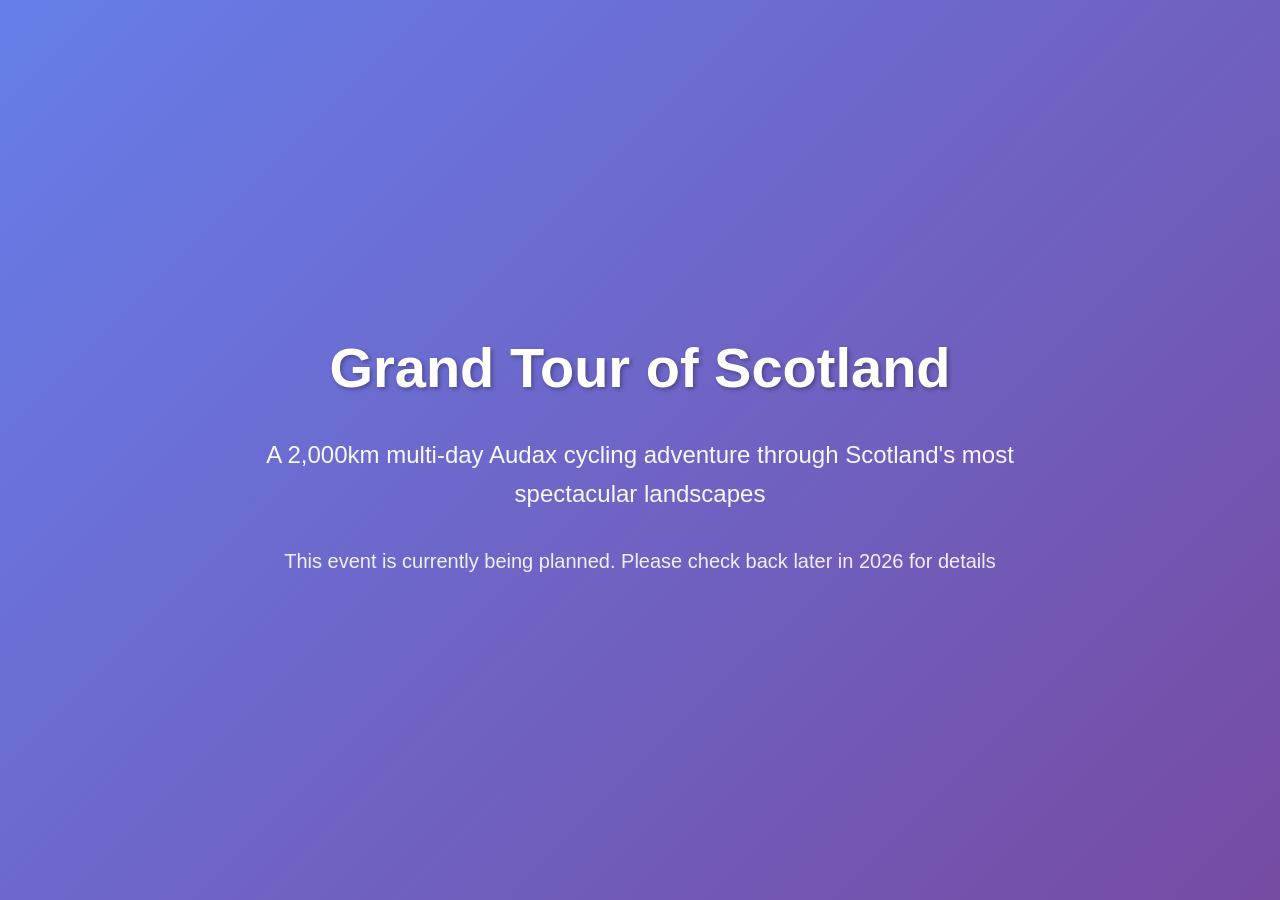
==== index.html @ a40890ab "Initial website holding page & readme" ====
<!DOCTYPE html>
<html lang="en">
<head>
    <meta charset="UTF-8">
    <meta name="viewport" content="width=device-width, initial-scale=1.0">
    <title>Grand Tour of Scotland - 2,000km Audax Cycling Event in Scotland</title>
    <meta name="description" content="Grand Tour of Scotland: A 2,000km multi-day Audax cycling adventure through Scotland's most spectacular landscapes. Long-distance cycling event currently in planning.">
    <meta name="keywords" content="cycling, audax, Scotland, long-distance cycling, cycling event, 2000km, multi-day cycling, Scotland cycling, audax UK, cycling challenge, endurance cycling, Scotland bike tour, grand tour, cycling Scotland">
    <meta name="author" content="Grand Tour of Scotland">
    
    <!-- Open Graph / Facebook -->
    <meta property="og:type" content="website">
    <meta property="og:title" content="Grand Tour of Scotland - 2,000km Audax Cycling Event">
    <meta property="og:description" content="A 2,000km multi-day Audax cycling adventure through Scotland's most spectacular landscapes. Currently in planning.">
    
    <!-- Twitter -->
    <meta name="twitter:card" content="summary_large_image">
    <meta name="twitter:title" content="Grand Tour of Scotland - 2,000km Audax Cycling Event">
    <meta name="twitter:description" content="A 2,000km multi-day Audax cycling adventure through Scotland's most spectacular landscapes. Currently in planning.">
    
    <link rel="stylesheet" href="styles.css">
</head>
<body>
    <div class="holding-page">
        <div class="holding-content">
            <h1>Grand Tour of Scotland</h1>
            <p class="hero-subtitle">A 2,000km multi-day <a href="https://audax.uk" target="_blank">Audax</a> cycling adventure through Scotland's most spectacular landscapes</p>
            <p class="planning-message">This event is currently being planned. Please check back later in 2026 for details</p>
        </div>
    </div>
</body>
</html>
---- styles.css ----
/* Reset and Base Styles */
* {
    margin: 0;
    padding: 0;
    box-sizing: border-box;
}

:root {
    --scotland-blue: #0065bf;
    --text-dark: #1f2937;
    --text-light: #6b7280;
}

body {
    font-family: -apple-system, BlinkMacSystemFont, 'Segoe UI', Roboto, 'Helvetica Neue', Arial, sans-serif;
    line-height: 1.6;
    color: var(--text-dark);
    background-color: #ffffff;
}

/* Holding Page Styles */
.holding-page {
    min-height: 100vh;
    display: flex;
    align-items: center;
    justify-content: center;
    background: linear-gradient(135deg, #667eea 0%, #764ba2 100%);
    padding: 2rem;
}

.holding-content {
    text-align: center;
    color: white;
    max-width: 800px;
}

.holding-content h1 {
    font-size: 3.5rem;
    margin-bottom: 1.5rem;
    text-shadow: 2px 2px 4px rgba(0, 0, 0, 0.3);
}

.hero-subtitle {
    font-size: 1.5rem;
    margin-bottom: 2rem;
    opacity: 0.95;
}

.hero-subtitle a {
    color: white;
    text-decoration: none;
    transition: opacity 0.3s;
}

.hero-subtitle a:hover {
    opacity: 0.8;
    text-decoration: underline;
}

.planning-message {
    font-size: 1.25rem;
    opacity: 0.9;
}

/* Responsive Design */
@media (max-width: 768px) {
    .holding-content h1 {
        font-size: 2.5rem;
    }

    .hero-subtitle {
        font-size: 1.25rem;
    }

    .planning-message {
        font-size: 1.1rem;
    }
}
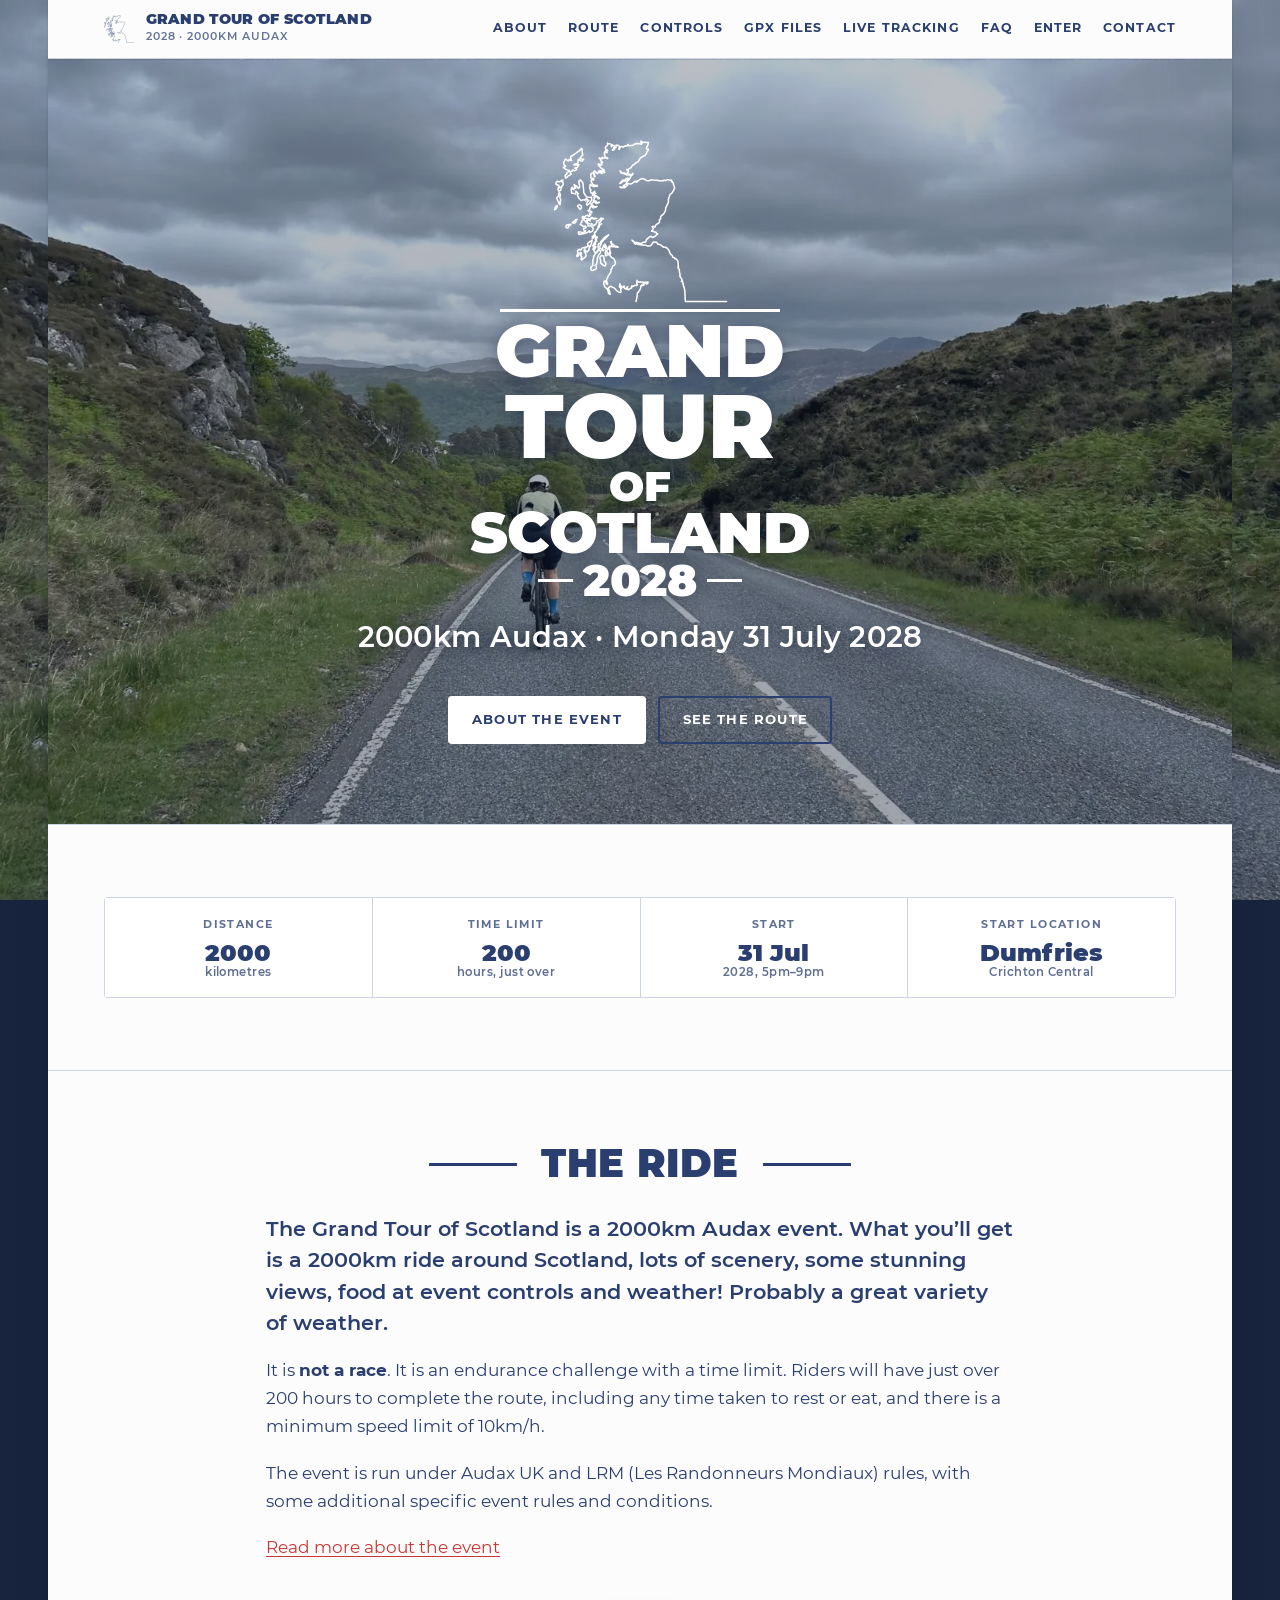
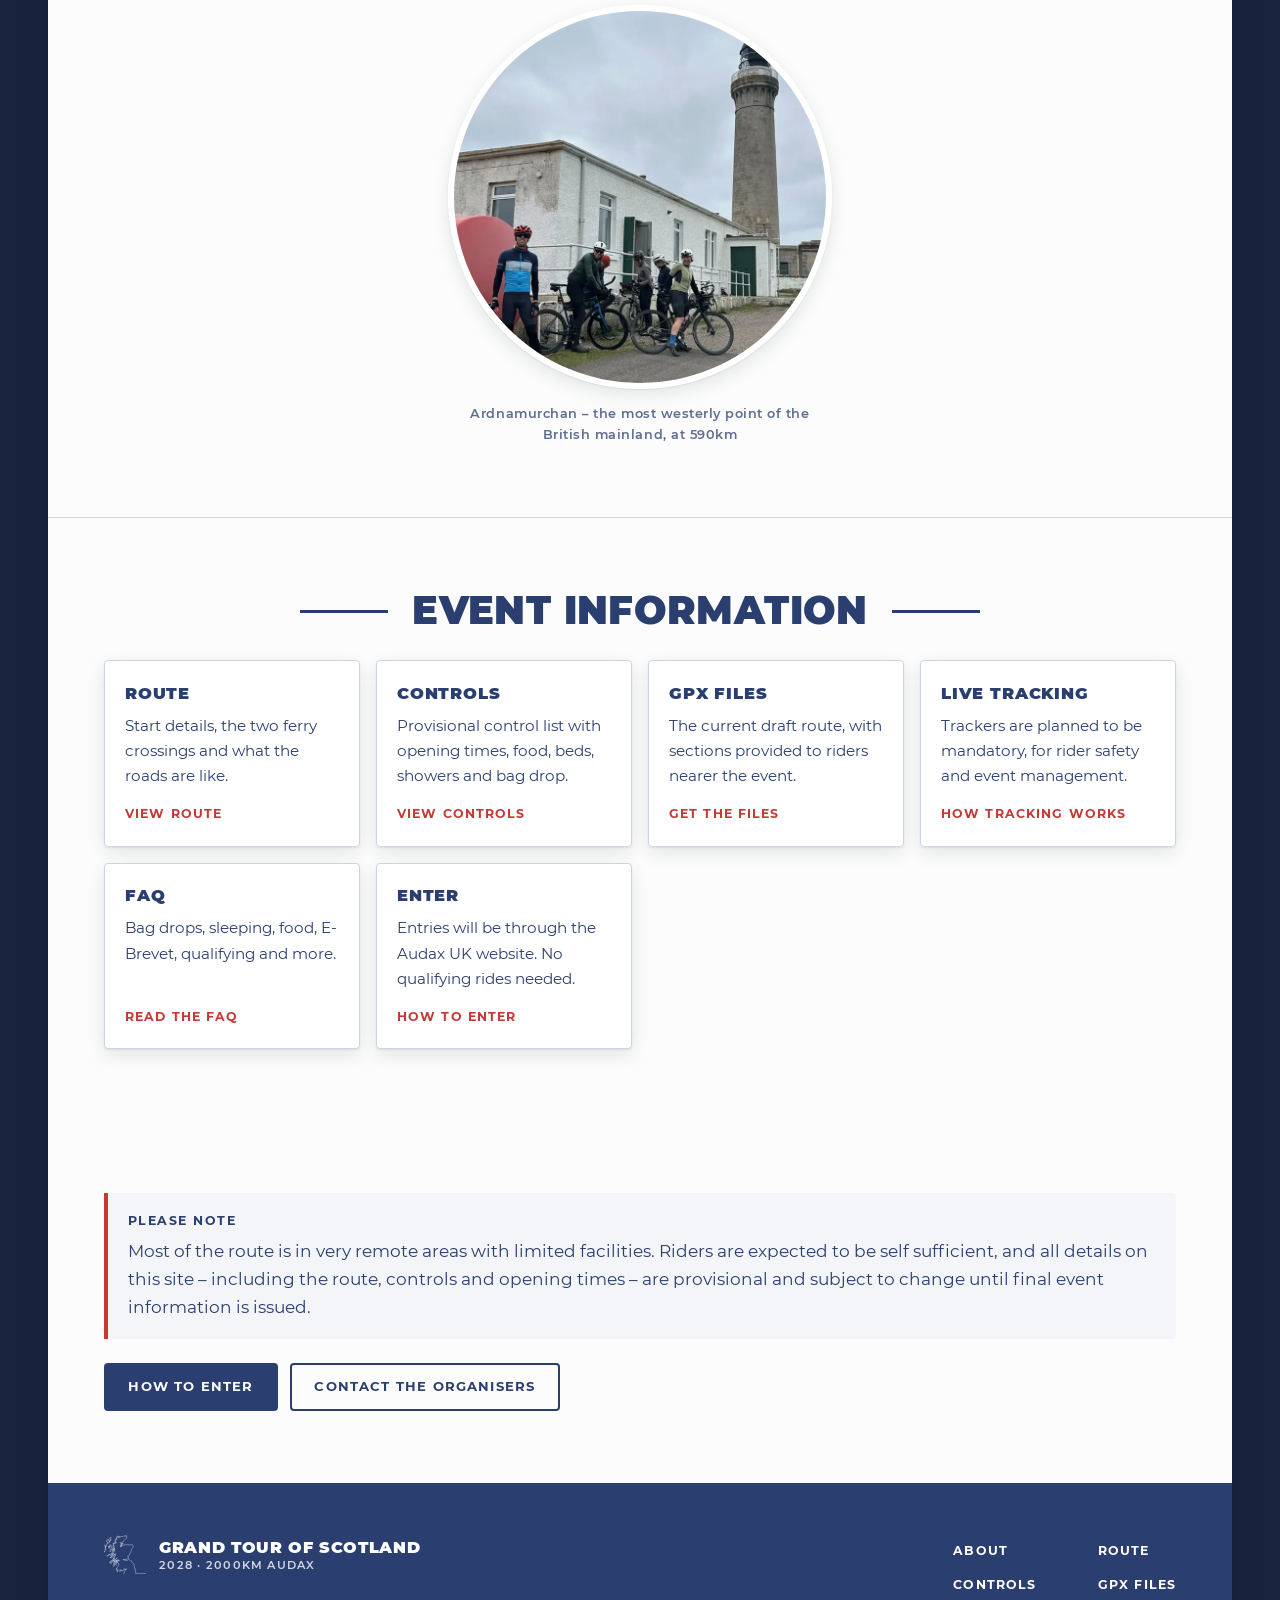
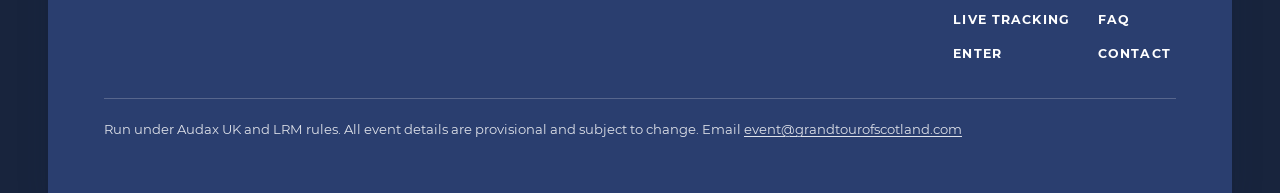
==== commit 994812c6: "Initial design implementation" ====
--- a/index.html
+++ b/index.html
@@ -1,34 +1,207 @@
 <!DOCTYPE html>
-<html lang="en">
+<html lang="en-GB" class="no-js">
 <head>
-    <meta charset="UTF-8">
-    <meta name="viewport" content="width=device-width, initial-scale=1.0">
-    <title>Grand Tour of Scotland - 2,000km Audax Cycling Event in Scotland</title>
-    <meta name="description" content="Grand Tour of Scotland: A 2,000km multi-day Audax cycling adventure through Scotland's most spectacular landscapes. Long-distance cycling event currently in planning.">
-    <meta name="keywords" content="cycling, audax, Scotland, long-distance cycling, cycling event, 2000km, multi-day cycling, Scotland cycling, audax UK, cycling challenge, endurance cycling, Scotland bike tour, grand tour, cycling Scotland">
-    <meta name="author" content="Grand Tour of Scotland">
-    
-    <!-- Open Graph / Facebook -->
-    <meta property="og:type" content="website">
-    <meta property="og:title" content="Grand Tour of Scotland - 2,000km Audax Cycling Event">
-    <meta property="og:description" content="A 2,000km multi-day Audax cycling adventure through Scotland's most spectacular landscapes. Currently in planning.">
-    
-    <!-- Twitter -->
-    <meta name="twitter:card" content="summary_large_image">
-    <meta name="twitter:title" content="Grand Tour of Scotland - 2,000km Audax Cycling Event">
-    <meta name="twitter:description" content="A 2,000km multi-day Audax cycling adventure through Scotland's most spectacular landscapes. Currently in planning.">
-    
-    <link rel="stylesheet" href="styles.css">
+<meta charset="utf-8">
+<meta name="viewport" content="width=device-width, initial-scale=1">
+<title>Grand Tour of Scotland 2028 &mdash; 2000km Audax</title>
+<meta name="description" content="The Grand Tour of Scotland is a 2000km Audax event starting in Dumfries on Monday 31 July 2028. An endurance challenge around Scotland with just over 200 hours to finish.">
+<meta name="theme-color" content="#2a3e6f">
+<link rel="canonical" href="https://grandtourofscotland.com/">
+<meta property="og:type" content="website">
+<meta property="og:site_name" content="Grand Tour of Scotland">
+<meta property="og:title" content="Grand Tour of Scotland 2028 — 2000km Audax">
+<meta property="og:description" content="A 2000km Audax around Scotland, starting in Dumfries on Monday 31 July 2028. Just over 200 hours to complete the route.">
+<meta property="og:url" content="https://grandtourofscotland.com/">
+<meta property="og:image" content="https://grandtourofscotland.com/assets/img/social-share.jpg">
+<meta name="twitter:card" content="summary_large_image">
+<link rel="icon" href="favicon.svg" type="image/svg+xml">
+<link rel="apple-touch-icon" href="apple-touch-icon.png">
+<link rel="preload" href="assets/fonts/montserrat-900.woff2" as="font" type="font/woff2" crossorigin>
+<link rel="preload" href="assets/fonts/montserrat-400.woff2" as="font" type="font/woff2" crossorigin>
+<link rel="stylesheet" href="assets/css/site.css">
+<script>document.documentElement.classList.remove("no-js");</script>
 </head>
-<body>
-    <div class="holding-page">
-        <div class="holding-content">
-            <h1>Grand Tour of Scotland</h1>
-            <p class="hero-subtitle">A 2,000km multi-day <a href="https://audax.uk" target="_blank">Audax</a> cycling adventure through Scotland's most spectacular landscapes</p>
-            <p class="planning-message">This event is currently being planned. Please check back later in 2026 for details</p>
-        </div>
+<body class="bg-hero">
+<a class="skip-link" href="#main">Skip to content</a>
+
+<div class="sheet">
+  <header class="site-header">
+    <div class="container site-header__bar">
+      <a class="brand" href="index.html">
+        <span class="brand__map" aria-hidden="true"></span>
+        <span>
+          <span class="brand__name">Grand Tour of Scotland</span>
+          <span class="brand__meta">2028 &middot; 2000km Audax</span>
+        </span>
+      </a>
+      <button class="nav-toggle" type="button" aria-expanded="false" aria-controls="site-nav" aria-label="Menu">
+        <span class="nav-toggle__bars" aria-hidden="true"></span>
+        <span class="nav-toggle__label">Menu</span>
+      </button>
+      <nav class="site-nav" id="site-nav" aria-label="Main">
+        <ul>
+          <li><a href="about.html">About</a></li>
+          <li><a href="route.html">Route</a></li>
+          <li><a href="controls.html">Controls</a></li>
+          <li><a href="gpx.html">GPX files</a></li>
+          <li><a href="tracking.html">Live tracking</a></li>
+          <li><a href="faq.html">FAQ</a></li>
+          <li><a href="enter.html">Enter</a></li>
+          <li><a href="contact.html">Contact</a></li>
+        </ul>
+      </nav>
     </div>
+  </header>
+
+  <main id="main">
+    <section class="hero">
+      <h1 class="wordmark">
+        <span class="wordmark__map" aria-hidden="true"></span>
+        <span class="wordmark__rule" aria-hidden="true"></span>
+        <span class="wordmark__grand">Grand</span>
+        <span class="wordmark__tour">Tour</span>
+        <span class="wordmark__of">of</span>
+        <span class="wordmark__scotland">Scotland</span>
+        <span class="wordmark__year">2028</span>
+        <span class="visually-hidden">&ndash; a 2000km Audax</span>
+      </h1>
+      <p class="hero__tagline">2000km Audax &middot; Monday 31 July 2028</p>
+      <p class="hero__actions">
+        <a class="btn btn--light" href="about.html">About the event</a>
+        <a class="btn btn--ghost" href="route.html">See the route</a>
+      </p>
+    </section>
+
+    <section class="section container">
+      <h2 class="visually-hidden">Event at a glance</h2>
+      <dl class="facts">
+        <div>
+          <dt>Distance</dt>
+          <dd>2000<small>kilometres</small></dd>
+        </div>
+        <div>
+          <dt>Time limit</dt>
+          <dd>200<small>hours, just over</small></dd>
+        </div>
+        <div>
+          <dt>Start</dt>
+          <dd>31 Jul<small>2028, 5pm&ndash;9pm</small></dd>
+        </div>
+        <div>
+          <dt>Start location</dt>
+          <dd>Dumfries<small>Crichton Central</small></dd>
+        </div>
+      </dl>
+    </section>
+
+    <section class="section container">
+      <h2 class="section-title">The ride</h2>
+      <div class="prose center">
+        <p class="lede">The Grand Tour of Scotland is a 2000km Audax event. What you&rsquo;ll get is a 2000km ride
+          around Scotland, lots of scenery, some stunning views, food at event controls and weather! Probably a
+          great variety of weather.</p>
+        <p>It is <strong>not a race</strong>. It is an endurance challenge with a time limit. Riders will have just
+          over 200 hours to complete the route, including any time taken to rest or eat, and there is a minimum
+          speed limit of 10km/h.</p>
+        <p>The event is run under Audax UK and LRM (Les Randonneurs Mondiaux) rules, with some additional specific
+          event rules and conditions.</p>
+        <p><a href="about.html">Read more about the event</a></p>
+      </div>
+      <figure class="photo-round">
+        <img src="assets/img/photo-lighthouse.webp" width="760" height="760" loading="lazy"
+             alt="Riders and bikes gathered outside the buildings at Ardnamurchan lighthouse.">
+        <figcaption>Ardnamurchan &ndash; the most westerly point of the British mainland, at 590km</figcaption>
+      </figure>
+    </section>
+
+    <section class="section container">
+      <h2 class="section-title">Event information</h2>
+      <ul class="cards">
+        <li>
+          <a class="card" href="route.html">
+            <span class="card__title">Route</span>
+            <p>Start details, the two ferry crossings and what the roads are like.</p>
+            <span class="card__more">View route</span>
+          </a>
+        </li>
+        <li>
+          <a class="card" href="controls.html">
+            <span class="card__title">Controls</span>
+            <p>Provisional control list with opening times, food, beds, showers and bag drop.</p>
+            <span class="card__more">View controls</span>
+          </a>
+        </li>
+        <li>
+          <a class="card" href="gpx.html">
+            <span class="card__title">GPX files</span>
+            <p>The current draft route, with sections provided to riders nearer the event.</p>
+            <span class="card__more">Get the files</span>
+          </a>
+        </li>
+        <li>
+          <a class="card" href="tracking.html">
+            <span class="card__title">Live tracking</span>
+            <p>Trackers are planned to be mandatory, for rider safety and event management.</p>
+            <span class="card__more">How tracking works</span>
+          </a>
+        </li>
+        <li>
+          <a class="card" href="faq.html">
+            <span class="card__title">FAQ</span>
+            <p>Bag drops, sleeping, food, E-Brevet, qualifying and more.</p>
+            <span class="card__more">Read the FAQ</span>
+          </a>
+        </li>
+        <li>
+          <a class="card" href="enter.html">
+            <span class="card__title">Enter</span>
+            <p>Entries will be through the Audax UK website. No qualifying rides needed.</p>
+            <span class="card__more">How to enter</span>
+          </a>
+        </li>
+      </ul>
+    </section>
+
+    <div class="section container">
+      <div class="callout">
+        <p class="callout__title">Please note</p>
+        <p>Most of the route is in very remote areas with limited facilities. Riders are expected to be self
+          sufficient, and all details on this site &ndash; including the route, controls and opening times &ndash;
+          are provisional and subject to change until final event information is issued.</p>
+      </div>
+      <p class="stack-actions">
+        <a class="btn" href="enter.html">How to enter</a>
+        <a class="btn btn--outline" href="contact.html">Contact the organisers</a>
+      </p>
+    </div>
+  </main>
+
+  <footer class="site-footer">
+    <div class="container">
+      <div class="site-footer__grid">
+        <div class="site-footer__brand">
+          <span class="brand__map" aria-hidden="true"></span>
+          <p class="site-footer__title">Grand Tour of Scotland<span>2028 &middot; 2000km Audax</span></p>
+        </div>
+        <nav class="footer-nav" aria-label="Footer">
+          <ul>
+            <li><a href="about.html">About</a></li>
+            <li><a href="route.html">Route</a></li>
+            <li><a href="controls.html">Controls</a></li>
+            <li><a href="gpx.html">GPX files</a></li>
+            <li><a href="tracking.html">Live tracking</a></li>
+            <li><a href="faq.html">FAQ</a></li>
+            <li><a href="enter.html">Enter</a></li>
+            <li><a href="contact.html">Contact</a></li>
+          </ul>
+        </nav>
+      </div>
+      <p class="site-footer__meta">Run under Audax UK and LRM rules. All event details are provisional and subject
+        to change. Email <a href="mailto:event@grandtourofscotland.com">event@grandtourofscotland.com</a></p>
+    </div>
+  </footer>
+</div>
+
+<script src="assets/js/site.js" defer></script>
 </body>
 </html>
-
-
--- a/assets/css/site.css
+++ b/assets/css/site.css
@@ -0,0 +1,1343 @@
+/* ==========================================================================
+   Grand Tour of Scotland 2028
+   Design system + layout. Mobile first; larger screens are progressive.
+   ========================================================================== */
+
+/* --- Fonts ---------------------------------------------------------------- */
+
+@font-face {
+  font-family: "Montserrat";
+  src: url("../fonts/montserrat-400.woff2") format("woff2");
+  font-weight: 400;
+  font-style: normal;
+  font-display: swap;
+}
+
+@font-face {
+  font-family: "Montserrat";
+  src: url("../fonts/montserrat-600.woff2") format("woff2");
+  font-weight: 600;
+  font-style: normal;
+  font-display: swap;
+}
+
+@font-face {
+  font-family: "Montserrat";
+  src: url("../fonts/montserrat-700.woff2") format("woff2");
+  font-weight: 700;
+  font-style: normal;
+  font-display: swap;
+}
+
+@font-face {
+  font-family: "Montserrat";
+  src: url("../fonts/montserrat-900.woff2") format("woff2");
+  font-weight: 900;
+  font-style: normal;
+  font-display: swap;
+}
+
+/* --- Tokens --------------------------------------------------------------- */
+
+:root {
+  --navy: #2a3e6f;
+  --navy-mid: #223357;
+  --navy-deep: #18243d;
+  --navy-tint: #eef1f7;
+  --navy-line: #ccd4e4;
+  --red: #c63835;
+  --red-deep: #a52c29;
+  --paper: #fbfcfb;
+  --paper-shade: #f3f5f8;
+  --white: #fff;
+
+  --font: "Montserrat", system-ui, -apple-system, "Segoe UI", Roboto, sans-serif;
+
+  --gutter: clamp(1.15rem, 5vw, 3.5rem);
+  --sheet-max: 74rem;
+  --measure: 68ch;
+  --radius: 4px;
+  --shadow: 0 1px 3px rgb(24 36 61 / 12%), 0 12px 32px rgb(24 36 61 / 14%);
+  --shadow-soft: 0 1px 2px rgb(24 36 61 / 8%), 0 6px 18px rgb(24 36 61 / 10%);
+
+  --section-gap: clamp(2.75rem, 7vw, 4.5rem);
+}
+
+/* --- Base ---------------------------------------------------------------- */
+
+*,
+*::before,
+*::after {
+  box-sizing: border-box;
+}
+
+html {
+  -webkit-text-size-adjust: 100%;
+  scroll-behavior: smooth;
+}
+
+body {
+  margin: 0;
+  font-family: var(--font);
+  font-size: clamp(1rem, 0.97rem + 0.15vw, 1.0625rem);
+  line-height: 1.65;
+  color: var(--navy);
+  background-color: var(--navy-deep);
+  overflow-wrap: break-word;
+}
+
+/* Full-bleed photograph behind the white content sheet. A fixed pseudo
+   element rather than background-attachment: fixed, which stutters on iOS.
+   Phones get no image here at all: the sheet covers the whole viewport, so
+   there is nothing to see and nothing worth downloading. */
+body::before {
+  content: "";
+  position: fixed;
+  inset: 0;
+  z-index: -1;
+  background-color: var(--navy-deep);
+  background-size: cover;
+  background-position: center;
+}
+
+img,
+svg,
+picture {
+  display: block;
+  max-width: 100%;
+  height: auto;
+}
+
+h1,
+h2,
+h3,
+h4 {
+  margin: 0 0 0.6em;
+  line-height: 1.1;
+  text-wrap: balance;
+}
+
+p,
+ul,
+ol,
+dl,
+figure,
+table {
+  margin: 0 0 1.15rem;
+}
+
+:where(p, li):last-child {
+  margin-bottom: 0;
+}
+
+a {
+  color: var(--red);
+  text-decoration-thickness: 1px;
+  text-underline-offset: 0.16em;
+}
+
+a:hover {
+  color: var(--red-deep);
+}
+
+:focus-visible {
+  outline: 3px solid var(--red);
+  outline-offset: 3px;
+}
+
+strong,
+b {
+  font-weight: 700;
+}
+
+abbr[title] {
+  text-decoration: none;
+}
+
+/* --- Skip link ------------------------------------------------------------ */
+
+.skip-link {
+  position: absolute;
+  left: 50%;
+  top: 0;
+  z-index: 100;
+  padding: 0.75rem 1.25rem;
+  background: var(--navy);
+  color: var(--white);
+  font-weight: 700;
+  text-decoration: none;
+  transform: translate(-50%, -110%);
+}
+
+.skip-link:focus {
+  color: var(--white);
+  transform: translate(-50%, 0);
+}
+
+/* --- Sheet + layout ------------------------------------------------------- */
+
+.sheet {
+  max-width: var(--sheet-max);
+  margin: 0 auto;
+  background: var(--paper);
+  box-shadow: var(--shadow);
+}
+
+/* From tablet up the sheet narrows so the photography frames the page. */
+@media (min-width: 48rem) {
+  .sheet {
+    max-width: min(var(--sheet-max), 100% - 4rem);
+    min-height: 100vh;
+  }
+}
+
+.container {
+  padding-inline: var(--gutter);
+}
+
+/* Keep in-page jumps clear of the sticky header. */
+[id] {
+  scroll-margin-top: 5rem;
+}
+
+.section {
+  padding-block: var(--section-gap);
+  border-top: 1px solid var(--navy-line);
+}
+
+.section:first-of-type {
+  border-top: 0;
+}
+
+.prose {
+  max-width: var(--measure);
+}
+
+.prose > * + * {
+  margin-top: 1.15rem;
+}
+
+.center {
+  margin-inline: auto;
+}
+
+/* --- Header + navigation -------------------------------------------------- */
+
+.site-header {
+  position: sticky;
+  top: 0;
+  z-index: 20;
+  background: rgb(251 252 251 / 94%);
+  border-bottom: 1px solid var(--navy-line);
+  backdrop-filter: blur(8px);
+}
+
+.site-header__bar {
+  display: flex;
+  flex-wrap: wrap;
+  align-items: center;
+  justify-content: space-between;
+  gap: 1rem;
+  padding-block: 0.7rem;
+}
+
+.brand {
+  display: flex;
+  align-items: center;
+  gap: 0.7rem;
+  color: var(--navy);
+  text-decoration: none;
+}
+
+.brand__map {
+  flex: none;
+  width: 1.9rem;
+  height: 1.8rem;
+  background-color: currentcolor;
+  -webkit-mask: url("../img/scotland-outline.svg") center / contain no-repeat;
+  mask: url("../img/scotland-outline.svg") center / contain no-repeat;
+}
+
+.brand__name {
+  display: block;
+  font-size: 0.72rem;
+  font-weight: 900;
+  letter-spacing: 0.02em;
+  line-height: 1.2;
+  text-transform: uppercase;
+  white-space: nowrap;
+}
+
+.brand__meta {
+  display: block;
+  font-size: 0.6rem;
+  font-weight: 600;
+  letter-spacing: 0.09em;
+  text-transform: uppercase;
+  white-space: nowrap;
+  opacity: 0.72;
+}
+
+@media (min-width: 26rem) {
+  .brand__name {
+    font-size: 0.8rem;
+  }
+
+  .brand__meta {
+    font-size: 0.64rem;
+  }
+}
+
+@media (min-width: 62rem) {
+  .brand__name {
+    font-size: 0.9rem;
+  }
+
+  .brand__meta {
+    font-size: 0.68rem;
+  }
+}
+
+.nav-toggle {
+  display: inline-flex;
+  flex: none;
+  align-items: center;
+  gap: 0.5rem;
+  padding: 0.5rem 0.8rem;
+  border: 1px solid var(--navy-line);
+  border-radius: var(--radius);
+  background: transparent;
+  color: var(--navy);
+  font: inherit;
+  font-size: 0.75rem;
+  font-weight: 700;
+  letter-spacing: 0.1em;
+  text-transform: uppercase;
+  cursor: pointer;
+}
+
+/* On the narrowest phones the button is the icon alone; the accessible name
+   comes from aria-label on the button. */
+@media (max-width: 24rem) {
+  .nav-toggle__label {
+    display: none;
+  }
+
+  .nav-toggle {
+    padding: 0.65rem;
+  }
+}
+
+.nav-toggle__bars {
+  position: relative;
+  width: 1.1rem;
+  height: 2px;
+  background: currentcolor;
+}
+
+.nav-toggle__bars::before,
+.nav-toggle__bars::after {
+  content: "";
+  position: absolute;
+  left: 0;
+  width: 100%;
+  height: 2px;
+  background: currentcolor;
+}
+
+.nav-toggle__bars::before {
+  top: -6px;
+}
+
+.nav-toggle__bars::after {
+  top: 6px;
+}
+
+/* The menu drops below the brand row rather than squeezing in beside it. */
+.site-nav {
+  display: none;
+  flex: 1 0 100%;
+}
+
+.site-header.is-open .site-nav {
+  display: block;
+}
+
+.site-nav ul {
+  margin: 0;
+  padding: 0 0 0.75rem;
+  list-style: none;
+}
+
+.site-nav a {
+  display: block;
+  padding: 0.85rem 0.2rem;
+  border-top: 1px solid var(--navy-line);
+  color: var(--navy);
+  font-size: 1.05rem;
+  font-weight: 700;
+  letter-spacing: 0.04em;
+  text-align: center;
+  text-transform: uppercase;
+  text-decoration: none;
+}
+
+.site-nav a:hover,
+.site-nav a[aria-current="page"] {
+  color: var(--red);
+}
+
+@media (min-width: 62rem) {
+  .nav-toggle {
+    display: none;
+  }
+
+  .site-nav {
+    display: block;
+    flex: 0 1 auto;
+  }
+
+  .site-nav ul {
+    display: flex;
+    flex-wrap: wrap;
+    justify-content: flex-end;
+    gap: 0.15rem 1.3rem;
+    padding: 0;
+  }
+
+  .site-nav a {
+    padding: 0.35rem 0;
+    border-top: 0;
+    border-bottom: 2px solid transparent;
+    font-size: 0.78rem;
+    letter-spacing: 0.09em;
+  }
+
+  .site-nav a:hover,
+  .site-nav a[aria-current="page"] {
+    border-bottom-color: var(--red);
+  }
+}
+
+/* Without JavaScript the menu stays open rather than unreachable. */
+.no-js .site-nav {
+  display: block;
+}
+
+.no-js .nav-toggle {
+  display: none;
+}
+
+/* --- Hero ---------------------------------------------------------------- */
+
+.hero {
+  display: grid;
+  place-items: center;
+  min-height: min(78svh, 42rem);
+  padding: clamp(2.5rem, 8vw, 5rem) var(--gutter);
+  background-color: var(--navy-mid);
+  background-image: linear-gradient(rgb(24 36 61 / 30%), rgb(24 36 61 / 42%)), var(--hero-image-sm, none);
+  background-size: cover;
+  background-position: center 42%;
+  text-align: center;
+  color: var(--white);
+}
+
+.wordmark {
+  display: flex;
+  flex-direction: column;
+  align-items: center;
+  margin: 0;
+  color: var(--white);
+  font-weight: 900;
+  letter-spacing: -0.01em;
+  line-height: 0.92;
+  text-transform: uppercase;
+  text-shadow: 0 2px 18px rgb(24 36 61 / 45%);
+}
+
+.wordmark__map {
+  width: clamp(6.5rem, 26vw, 11rem);
+  aspect-ratio: 185 / 173;
+  margin-bottom: 0.35rem;
+  background-color: currentcolor;
+  -webkit-mask: url("../img/scotland-outline.svg") center / contain no-repeat;
+  mask: url("../img/scotland-outline.svg") center / contain no-repeat;
+}
+
+.wordmark__rule {
+  width: min(19rem, 82%);
+  height: 3px;
+  margin-bottom: 0.35rem;
+  background: currentcolor;
+}
+
+.wordmark__grand {
+  font-size: clamp(2.4rem, 12vw, 4.6rem);
+}
+
+.wordmark__tour {
+  font-size: clamp(2.9rem, 15vw, 5.6rem);
+}
+
+.wordmark__of {
+  font-size: clamp(1.4rem, 7vw, 2.6rem);
+}
+
+.wordmark__scotland {
+  font-size: clamp(1.9rem, 9.5vw, 3.6rem);
+}
+
+.wordmark__year {
+  display: flex;
+  align-items: center;
+  gap: 0.6rem;
+  margin-top: 0.1rem;
+  font-size: clamp(1.5rem, 7.5vw, 2.8rem);
+}
+
+.wordmark__year::before,
+.wordmark__year::after {
+  content: "";
+  width: clamp(1.1rem, 5vw, 2.2rem);
+  height: 3px;
+  background: currentcolor;
+}
+
+.hero__tagline {
+  margin: 0.7rem 0 0;
+  font-size: clamp(1.05rem, 4.4vw, 1.8rem);
+  font-weight: 600;
+  letter-spacing: 0.01em;
+  text-shadow: 0 2px 14px rgb(24 36 61 / 45%);
+}
+
+.hero__actions {
+  display: flex;
+  flex-wrap: wrap;
+  gap: 0.75rem;
+  justify-content: center;
+  margin-top: clamp(1.5rem, 5vw, 2.25rem);
+}
+
+@media (max-width: 30rem) {
+  .hero__actions .btn {
+    flex: 1 1 14rem;
+  }
+}
+
+/* --- Section headings ---------------------------------------------------- */
+
+.section-title {
+  display: flex;
+  align-items: center;
+  justify-content: center;
+  gap: clamp(0.75rem, 3vw, 1.5rem);
+  margin-bottom: clamp(1.25rem, 4vw, 1.75rem);
+  color: var(--navy);
+  font-size: clamp(1.6rem, 7vw, 2.4rem);
+  font-weight: 900;
+  letter-spacing: 0.01em;
+  text-align: center;
+  text-transform: uppercase;
+}
+
+.section-title::before,
+.section-title::after {
+  content: "";
+  flex: 1 1 auto;
+  max-width: 5.5rem;
+  height: 3px;
+  background: currentcolor;
+}
+
+.section-subtitle {
+  margin-bottom: 1.5rem;
+  font-size: 1.05rem;
+  font-weight: 700;
+  text-align: center;
+}
+
+.lede {
+  font-size: clamp(1.05rem, 0.98rem + 0.5vw, 1.3rem);
+  font-weight: 600;
+  line-height: 1.5;
+}
+
+.eyebrow {
+  display: block;
+  margin-bottom: 0.75rem;
+  font-size: 0.72rem;
+  font-weight: 700;
+  letter-spacing: 0.16em;
+  text-transform: uppercase;
+  opacity: 0.75;
+}
+
+/* --- Buttons ------------------------------------------------------------- */
+
+.btn {
+  display: inline-flex;
+  align-items: center;
+  justify-content: center;
+  gap: 0.55rem;
+  min-height: 2.9rem;
+  padding: 0.7rem 1.4rem;
+  border: 2px solid var(--navy);
+  border-radius: var(--radius);
+  background: var(--navy);
+  color: var(--white);
+  font-size: 0.82rem;
+  font-weight: 700;
+  letter-spacing: 0.09em;
+  text-align: center;
+  text-transform: uppercase;
+  text-decoration: none;
+  cursor: pointer;
+}
+
+.btn:hover {
+  border-color: var(--navy-mid);
+  background: var(--navy-mid);
+  color: var(--white);
+}
+
+.btn--light {
+  border-color: var(--white);
+  background: var(--white);
+  color: var(--navy);
+}
+
+.btn--light:hover {
+  border-color: var(--white);
+  background: rgb(255 255 255 / 85%);
+  color: var(--navy);
+}
+
+.btn--ghost {
+  background: transparent;
+  color: var(--white);
+}
+
+.btn--ghost:hover {
+  background: rgb(255 255 255 / 14%);
+  border-color: var(--white);
+  color: var(--white);
+}
+
+.btn--outline {
+  background: transparent;
+  color: var(--navy);
+}
+
+.btn--outline:hover {
+  background: var(--navy-tint);
+  color: var(--navy);
+}
+
+.btn__icon {
+  width: 1.15em;
+  height: 1.15em;
+  fill: none;
+  stroke: currentcolor;
+  stroke-width: 2;
+  stroke-linecap: round;
+  stroke-linejoin: round;
+}
+
+/* --- Cards -------------------------------------------------------------- */
+
+.cards {
+  display: grid;
+  gap: 1rem;
+  grid-template-columns: repeat(auto-fit, minmax(min(100%, 16rem), 1fr));
+  margin: 0;
+  padding: 0;
+  list-style: none;
+}
+
+.card {
+  display: flex;
+  flex-direction: column;
+  gap: 0.4rem;
+  height: 100%;
+  padding: 1.15rem 1.25rem 1.3rem;
+  border: 1px solid var(--navy-line);
+  border-radius: var(--radius);
+  background: var(--white);
+  box-shadow: var(--shadow-soft);
+  color: var(--navy);
+  text-decoration: none;
+}
+
+.card:hover {
+  border-color: var(--navy);
+  color: var(--navy);
+}
+
+.card h3,
+.card__title {
+  margin: 0;
+  font-size: 1.02rem;
+  font-weight: 900;
+  letter-spacing: 0.05em;
+  text-transform: uppercase;
+}
+
+.card p {
+  margin: 0;
+  font-size: 0.95rem;
+}
+
+.card__more {
+  margin-top: auto;
+  padding-top: 0.6rem;
+  color: var(--red);
+  font-size: 0.78rem;
+  font-weight: 700;
+  letter-spacing: 0.09em;
+  text-transform: uppercase;
+}
+
+/* --- Fact strip --------------------------------------------------------- */
+
+.facts {
+  display: grid;
+  gap: 1px;
+  grid-template-columns: repeat(2, 1fr);
+  margin: 0;
+  padding: 1px;
+  background: var(--navy-line);
+  border-radius: var(--radius);
+  overflow: hidden;
+}
+
+@media (min-width: 48rem) {
+  .facts {
+    grid-template-columns: repeat(4, 1fr);
+  }
+}
+
+.facts > div {
+  padding: 1.1rem 0.9rem;
+  background: var(--white);
+  text-align: center;
+}
+
+.facts dt {
+  font-size: 0.68rem;
+  font-weight: 700;
+  letter-spacing: 0.13em;
+  text-transform: uppercase;
+  opacity: 0.75;
+}
+
+.facts dd {
+  margin: 0.3rem 0 0;
+  font-size: clamp(1.15rem, 4.5vw, 1.5rem);
+  font-weight: 900;
+  line-height: 1.15;
+}
+
+.facts dd small {
+  display: block;
+  font-size: 0.72rem;
+  font-weight: 600;
+  letter-spacing: 0.04em;
+  opacity: 0.75;
+}
+
+/* --- Circular feature photo --------------------------------------------- */
+
+.photo-round {
+  margin: clamp(1.75rem, 6vw, 2.75rem) auto 0;
+  max-width: min(24rem, 78vw);
+}
+
+.photo-round img {
+  width: 100%;
+  aspect-ratio: 1;
+  border: 6px solid var(--white);
+  border-radius: 50%;
+  box-shadow: var(--shadow-soft);
+  object-fit: cover;
+}
+
+.photo-round figcaption,
+.figure-map figcaption {
+  margin-top: 0.85rem;
+  font-size: 0.8rem;
+  font-weight: 600;
+  letter-spacing: 0.04em;
+  text-align: center;
+  opacity: 0.75;
+}
+
+/* Rectangular figure, used for the route map */
+.figure-map {
+  margin: clamp(1.75rem, 6vw, 2.75rem) auto 0;
+  max-width: min(34rem, 100%);
+}
+
+.figure-map img {
+  width: 100%;
+  border: 1px solid var(--navy-line);
+  border-radius: var(--radius);
+  box-shadow: var(--shadow-soft);
+}
+
+/* --- Callout / notes ---------------------------------------------------- */
+
+.callout {
+  padding: 1.1rem 1.25rem;
+  border-left: 4px solid var(--red);
+  border-radius: 0 var(--radius) var(--radius) 0;
+  background: var(--paper-shade);
+}
+
+.callout--navy {
+  border-left-color: var(--navy);
+}
+
+.callout__title {
+  margin: 0 0 0.35rem;
+  font-size: 0.78rem;
+  font-weight: 700;
+  letter-spacing: 0.12em;
+  text-transform: uppercase;
+}
+
+.note {
+  font-size: 0.9rem;
+  opacity: 0.8;
+}
+
+/* --- Link list ---------------------------------------------------------- */
+
+.link-panel {
+  display: flex;
+  flex-direction: column;
+  gap: 1rem;
+  padding: 1.25rem;
+  border: 1px solid var(--navy-line);
+  border-radius: var(--radius);
+  background: var(--white);
+  box-shadow: var(--shadow-soft);
+}
+
+@media (min-width: 40rem) {
+  .link-panel {
+    flex-direction: row;
+    align-items: center;
+    justify-content: space-between;
+  }
+}
+
+.link-panel p {
+  margin: 0;
+}
+
+.link-panel .btn {
+  flex: none;
+}
+
+/* --- FAQ accordion ------------------------------------------------------ */
+
+.faq {
+  max-width: var(--measure);
+  border-top: 1px solid var(--navy-line);
+}
+
+.faq details {
+  border-bottom: 1px solid var(--navy-line);
+}
+
+.faq summary {
+  display: flex;
+  align-items: baseline;
+  gap: 0.75rem;
+  padding: 1rem 0;
+  font-weight: 700;
+  cursor: pointer;
+  list-style: none;
+}
+
+.faq summary::-webkit-details-marker {
+  display: none;
+}
+
+.faq summary::after {
+  content: "+";
+  margin-left: auto;
+  color: var(--red);
+  font-size: 1.4rem;
+  font-weight: 700;
+  line-height: 1;
+}
+
+.faq details[open] summary::after {
+  content: "\2013";
+}
+
+.faq summary:hover {
+  color: var(--red);
+}
+
+.faq details > :not(summary) {
+  margin-bottom: 1.1rem;
+}
+
+/* --- Controls table ----------------------------------------------------- */
+
+.icon-key {
+  display: grid;
+  gap: 1rem;
+  grid-template-columns: repeat(2, 1fr);
+  margin: 0 0 clamp(1.75rem, 5vw, 2.5rem);
+  padding: 0;
+  list-style: none;
+}
+
+@media (min-width: 40rem) {
+  .icon-key {
+    grid-template-columns: repeat(4, 1fr);
+  }
+}
+
+.icon-key li {
+  display: flex;
+  flex-direction: column;
+  align-items: center;
+  gap: 0.5rem;
+  padding: 1rem 0.5rem;
+  border: 1px solid var(--navy-line);
+  border-radius: var(--radius);
+  background: var(--white);
+  font-size: 0.72rem;
+  font-weight: 700;
+  letter-spacing: 0.11em;
+  text-align: center;
+  text-transform: uppercase;
+}
+
+.icon-key svg {
+  width: 2.4rem;
+  height: 2.4rem;
+}
+
+.icon {
+  width: 1.25rem;
+  height: 1.25rem;
+  fill: none;
+  stroke: currentcolor;
+  stroke-width: 1.8;
+  stroke-linecap: round;
+  stroke-linejoin: round;
+}
+
+.controls-table {
+  width: 100%;
+  margin: 0;
+  border-collapse: collapse;
+  font-size: 0.95rem;
+}
+
+.controls-table caption {
+  margin-bottom: 1rem;
+  font-size: 0.85rem;
+  text-align: left;
+  opacity: 0.8;
+}
+
+.controls-table th,
+.controls-table td {
+  text-align: left;
+}
+
+.controls-table thead {
+  display: none;
+}
+
+.controls-table__name {
+  display: block;
+  font-size: 1.05rem;
+  font-weight: 900;
+  letter-spacing: 0.02em;
+}
+
+.controls-table__place {
+  display: block;
+  font-size: 0.85rem;
+  font-weight: 400;
+  line-height: 1.4;
+  opacity: 0.8;
+}
+
+.controls-table .facilities {
+  display: flex;
+  flex-wrap: wrap;
+  gap: 0.4rem;
+  margin: 0;
+  padding: 0;
+  list-style: none;
+}
+
+.facility {
+  display: inline-flex;
+  align-items: center;
+  gap: 0.3rem;
+  padding: 0.2rem 0.5rem;
+  border-radius: 999px;
+  background: var(--navy-tint);
+  color: var(--navy);
+  font-size: 0.7rem;
+  font-weight: 700;
+  letter-spacing: 0.06em;
+  text-transform: uppercase;
+  white-space: nowrap;
+}
+
+.facility .icon {
+  width: 1rem;
+  height: 1rem;
+}
+
+.facilities--none {
+  font-size: 0.78rem;
+  font-weight: 600;
+  letter-spacing: 0.04em;
+  opacity: 0.7;
+}
+
+/* Mobile: every row becomes a self-contained card. */
+@media (max-width: 55.999rem) {
+  .controls-table tbody tr {
+    display: block;
+    margin-bottom: 0.85rem;
+    padding: 1rem 1.1rem;
+    border: 1px solid var(--navy-line);
+    border-radius: var(--radius);
+    background: var(--white);
+    box-shadow: var(--shadow-soft);
+  }
+
+  .controls-table tbody th {
+    display: block;
+    padding-bottom: 0.6rem;
+  }
+
+  .controls-table tbody td {
+    display: flex;
+    align-items: baseline;
+    justify-content: space-between;
+    gap: 1rem;
+    padding: 0.35rem 0;
+    border-top: 1px solid var(--paper-shade);
+  }
+
+  .controls-table tbody td::before {
+    content: attr(data-label);
+    flex: none;
+    font-size: 0.68rem;
+    font-weight: 700;
+    letter-spacing: 0.11em;
+    text-transform: uppercase;
+    opacity: 0.7;
+  }
+
+  .controls-table tbody td.controls-table__facilities {
+    flex-direction: column;
+    align-items: flex-start;
+    gap: 0.45rem;
+  }
+
+  .controls-table tr.is-ferry {
+    display: flex;
+    flex-wrap: wrap;
+    align-items: baseline;
+    justify-content: space-between;
+    gap: 0.5rem;
+    background: var(--navy);
+    color: var(--white);
+    border-color: var(--navy);
+  }
+
+  .controls-table tr.is-ferry th,
+  .controls-table tr.is-ferry td {
+    padding: 0;
+    border: 0;
+  }
+
+  .controls-table tr.is-ferry td::before {
+    content: none;
+  }
+}
+
+/* Desktop: a real, compact table. */
+@media (min-width: 56rem) {
+  .controls-table thead {
+    display: table-header-group;
+  }
+
+  .controls-table thead th {
+    padding: 0.6rem 0.75rem;
+    background: var(--navy);
+    color: var(--white);
+    font-size: 0.68rem;
+    font-weight: 700;
+    letter-spacing: 0.1em;
+    text-transform: uppercase;
+    white-space: nowrap;
+  }
+
+  .controls-table tbody th,
+  .controls-table tbody td {
+    padding: 0.7rem 0.75rem;
+    border-bottom: 1px solid var(--navy-line);
+    vertical-align: top;
+  }
+
+  .controls-table tbody tr:nth-child(even) {
+    background: var(--paper-shade);
+  }
+
+  .controls-table tbody tr:hover {
+    background: var(--navy-tint);
+  }
+
+  .controls-table tbody tr.is-ferry,
+  .controls-table tbody tr.is-ferry:hover {
+    background: var(--navy);
+    color: var(--white);
+  }
+
+  .controls-table tbody tr.is-ferry th,
+  .controls-table tbody tr.is-ferry td {
+    font-size: 0.82rem;
+    font-weight: 700;
+    letter-spacing: 0.04em;
+  }
+
+  .controls-table__distance,
+  .controls-table__time {
+    white-space: nowrap;
+  }
+}
+
+.table-scroll {
+  overflow-x: auto;
+}
+
+.time__day {
+  display: block;
+  font-size: 0.72rem;
+  font-weight: 700;
+  letter-spacing: 0.06em;
+  text-transform: uppercase;
+  opacity: 0.7;
+}
+
+.ferry-label {
+  display: inline-flex;
+  align-items: center;
+  gap: 0.45rem;
+  font-weight: 700;
+  letter-spacing: 0.06em;
+  text-transform: uppercase;
+}
+
+/* --- Footer ------------------------------------------------------------- */
+
+.site-footer {
+  padding-block: clamp(2.25rem, 6vw, 3.25rem);
+  background: var(--navy);
+  color: var(--white);
+}
+
+.site-footer a {
+  color: var(--white);
+}
+
+.site-footer__grid {
+  display: grid;
+  gap: 2rem;
+}
+
+@media (min-width: 48rem) {
+  .site-footer__grid {
+    grid-template-columns: 1fr auto;
+    align-items: start;
+  }
+}
+
+.site-footer__brand {
+  display: flex;
+  align-items: center;
+  gap: 0.85rem;
+}
+
+.site-footer__brand .brand__map {
+  width: 2.6rem;
+  height: 2.5rem;
+}
+
+.site-footer__title {
+  margin: 0;
+  font-size: 1rem;
+  font-weight: 900;
+  letter-spacing: 0.04em;
+  line-height: 1.25;
+  text-transform: uppercase;
+}
+
+.site-footer__title span {
+  display: block;
+  font-size: 0.7rem;
+  font-weight: 600;
+  letter-spacing: 0.11em;
+  opacity: 0.8;
+}
+
+.footer-nav ul {
+  display: grid;
+  gap: 0.4rem 1.75rem;
+  grid-template-columns: repeat(2, auto);
+  margin: 0;
+  padding: 0;
+  list-style: none;
+}
+
+.footer-nav a {
+  font-size: 0.78rem;
+  font-weight: 700;
+  letter-spacing: 0.09em;
+  text-transform: uppercase;
+  text-decoration: none;
+}
+
+.footer-nav a:hover {
+  text-decoration: underline;
+}
+
+.site-footer__meta {
+  margin-top: 2rem;
+  padding-top: 1.25rem;
+  border-top: 1px solid rgb(255 255 255 / 25%);
+  font-size: 0.82rem;
+  opacity: 0.85;
+}
+
+/* --- Utilities ---------------------------------------------------------- */
+
+.visually-hidden {
+  position: absolute;
+  width: 1px;
+  height: 1px;
+  margin: -1px;
+  padding: 0;
+  overflow: hidden;
+  clip-path: inset(50%);
+  white-space: nowrap;
+}
+
+.sprite {
+  display: none;
+}
+
+.stack-actions {
+  display: flex;
+  flex-wrap: wrap;
+  gap: 0.75rem;
+  margin-top: 1.5rem;
+}
+
+.mt-block {
+  margin-top: 1.5rem;
+}
+
+.mt-section {
+  margin-top: clamp(1.75rem, 5vw, 2.5rem);
+}
+
+@media (prefers-reduced-motion: reduce) {
+  html {
+    scroll-behavior: auto;
+  }
+}
+
+/* --- Page imagery ------------------------------------------------------- */
+/* Small files are served to phones and swapped for the wide crop on
+   larger viewports, where the photograph is actually visible. */
+
+.bg-hero {
+  --bg-image-sm: url("../img/bg-hero-sm.webp");
+  --bg-image-lg: url("../img/bg-hero.webp");
+  --hero-image-sm: url("../img/bg-hero-sm.webp");
+  --hero-image-lg: url("../img/bg-hero.webp");
+}
+
+.bg-riders {
+  --bg-image-sm: url("../img/bg-riders-sm.webp");
+  --bg-image-lg: url("../img/bg-riders.webp");
+}
+
+.bg-coast {
+  --bg-image-sm: url("../img/bg-coast-sm.webp");
+  --bg-image-lg: url("../img/bg-coast.webp");
+}
+
+.bg-loch {
+  --bg-image-sm: url("../img/bg-loch-sm.webp");
+  --bg-image-lg: url("../img/bg-loch.webp");
+}
+
+.bg-harbour {
+  --bg-image-sm: url("../img/bg-harbour-sm.webp");
+  --bg-image-lg: url("../img/bg-harbour.webp");
+}
+
+@media (min-width: 48rem) {
+  body::before {
+    background-image: linear-gradient(rgb(24 36 61 / 35%), rgb(24 36 61 / 45%)), var(--bg-image-sm, none);
+  }
+
+  .hero {
+    background-image: linear-gradient(rgb(24 36 61 / 30%), rgb(24 36 61 / 42%)), var(--hero-image-lg, none);
+  }
+}
+
+@media (min-width: 64rem) {
+  body::before {
+    background-image: linear-gradient(rgb(24 36 61 / 35%), rgb(24 36 61 / 45%)), var(--bg-image-lg, none);
+  }
+}
+
+/* --- Print -------------------------------------------------------------- */
+
+@media print {
+  body::before,
+  .site-header,
+  .site-footer,
+  .photo-round,
+  .hero__actions {
+    display: none;
+  }
+
+  body {
+    color: #000;
+    background: #fff;
+  }
+
+  .sheet {
+    box-shadow: none;
+    max-width: none;
+  }
+
+  .controls-table thead {
+    display: table-header-group;
+  }
+
+  a {
+    color: #000;
+  }
+}
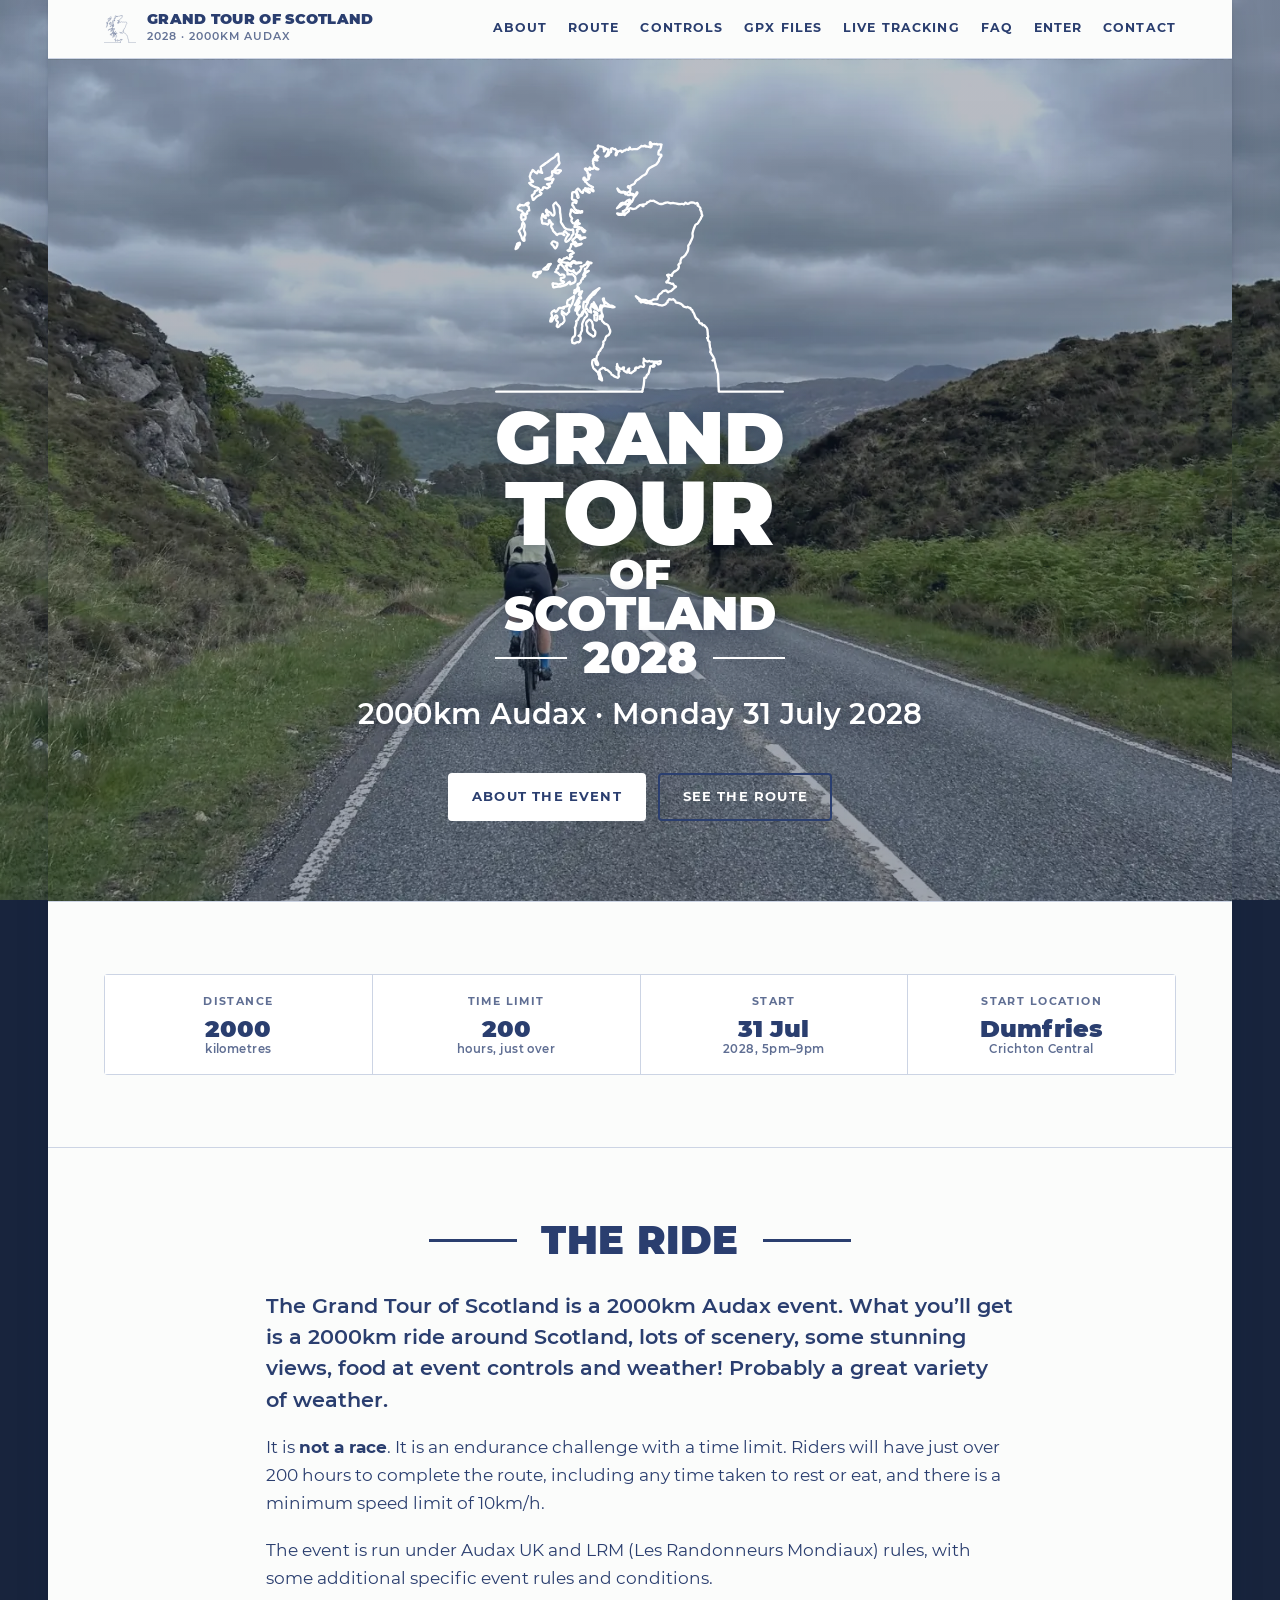
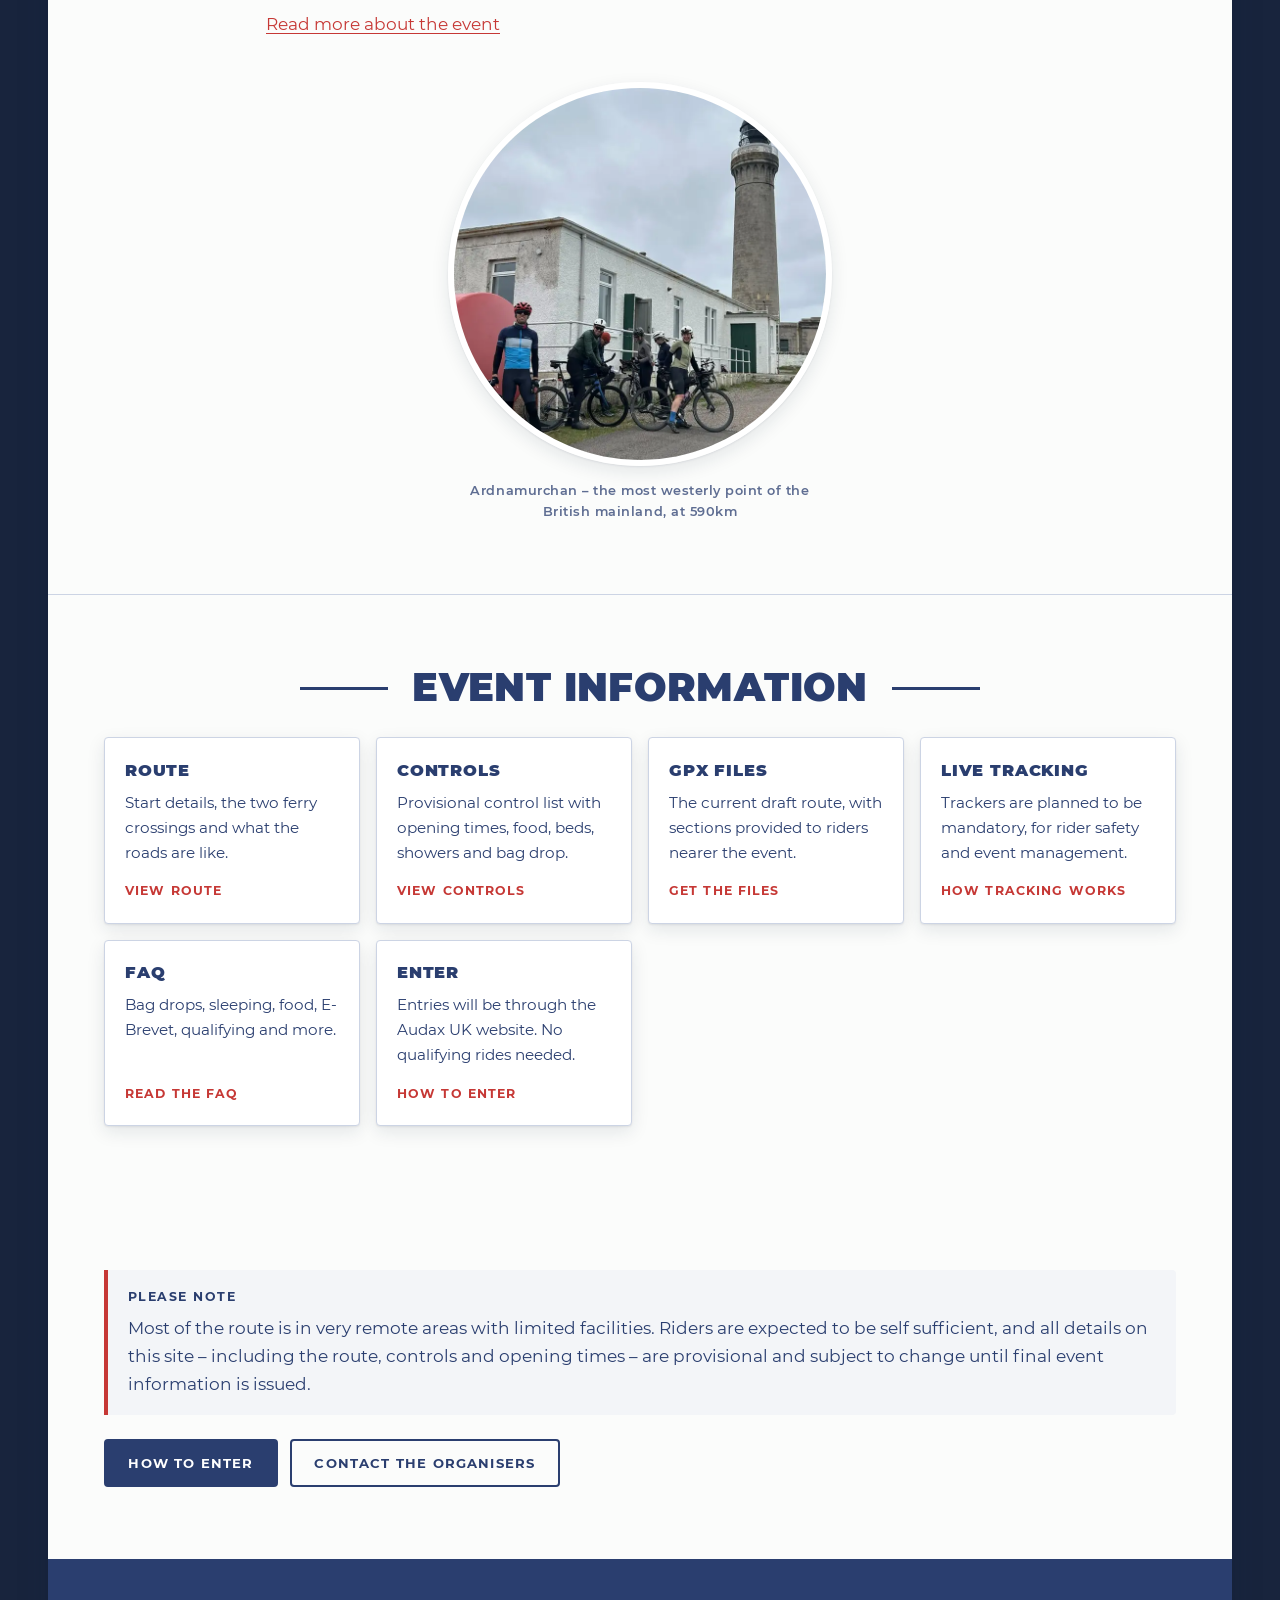
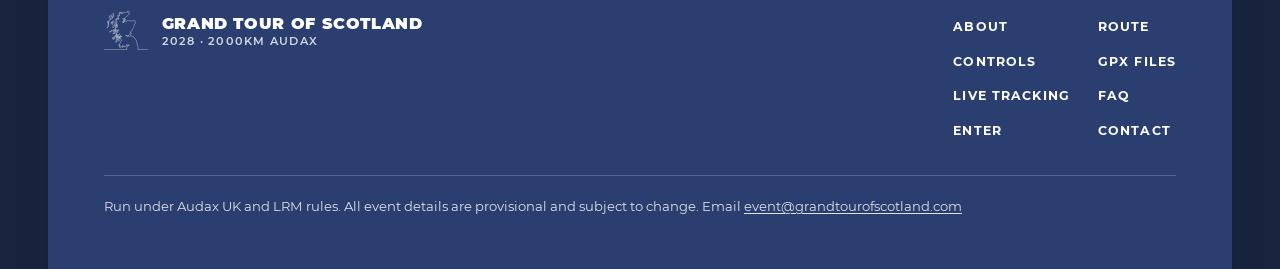
==== commit 71e00279: "Feedback (index hero, route, controls, faq)" ====
--- a/index.html
+++ b/index.html
@@ -57,7 +57,6 @@
     <section class="hero">
       <h1 class="wordmark">
         <span class="wordmark__map" aria-hidden="true"></span>
-        <span class="wordmark__rule" aria-hidden="true"></span>
         <span class="wordmark__grand">Grand</span>
         <span class="wordmark__tour">Tour</span>
         <span class="wordmark__of">of</span>
--- a/assets/css/site.css
+++ b/assets/css/site.css
@@ -251,8 +251,8 @@
 
 .brand__map {
   flex: none;
-  width: 1.9rem;
-  height: 1.8rem;
+  width: 2rem;
+  aspect-ratio: 196.7 / 173.45;
   background-color: currentcolor;
   -webkit-mask: url("../img/scotland-outline.svg") center / contain no-repeat;
   mask: url("../img/scotland-outline.svg") center / contain no-repeat;
@@ -456,22 +456,16 @@
   text-shadow: 0 2px 18px rgb(24 36 61 / 45%);
 }
 
+/* The map artwork ends in the rule under it, so it spans the whole wordmark. */
 .wordmark__map {
-  width: clamp(6.5rem, 26vw, 11rem);
-  aspect-ratio: 185 / 173;
-  margin-bottom: 0.35rem;
+  width: 100%;
+  aspect-ratio: 196.7 / 173.45;
+  margin-bottom: 0.65rem;
   background-color: currentcolor;
   -webkit-mask: url("../img/scotland-outline.svg") center / contain no-repeat;
   mask: url("../img/scotland-outline.svg") center / contain no-repeat;
 }
 
-.wordmark__rule {
-  width: min(19rem, 82%);
-  height: 3px;
-  margin-bottom: 0.35rem;
-  background: currentcolor;
-}
-
 .wordmark__grand {
   font-size: clamp(2.4rem, 12vw, 4.6rem);
 }
@@ -485,13 +479,14 @@
 }
 
 .wordmark__scotland {
-  font-size: clamp(1.9rem, 9.5vw, 3.6rem);
+  font-size: clamp(1.9rem, 9.5vw, 2.9rem);
 }
 
 .wordmark__year {
   display: flex;
   align-items: center;
-  gap: 0.6rem;
+  width: 100%;
+  gap: 0.35em;
   margin-top: 0.1rem;
   font-size: clamp(1.5rem, 7.5vw, 2.8rem);
 }
@@ -499,8 +494,8 @@
 .wordmark__year::before,
 .wordmark__year::after {
   content: "";
-  width: clamp(1.1rem, 5vw, 2.2rem);
-  height: 3px;
+  flex: 1 1 0;
+  height: 0.055em;
   background: currentcolor;
 }
 
@@ -843,6 +838,47 @@
 
 /* --- FAQ accordion ------------------------------------------------------ */
 
+.faq-nav {
+  display: flex;
+  flex-wrap: wrap;
+  justify-content: center;
+  gap: 0.5rem;
+  max-width: var(--measure);
+  margin: 0 auto;
+  padding: 0;
+  list-style: none;
+}
+
+.faq-nav a {
+  display: inline-block;
+  padding: 0.45rem 0.9rem;
+  border: 1px solid var(--navy-line);
+  border-radius: var(--radius);
+  background: var(--paper-shade);
+  color: var(--navy);
+  font-size: 0.72rem;
+  font-weight: 700;
+  letter-spacing: 0.12em;
+  text-transform: uppercase;
+  text-decoration: none;
+}
+
+.faq-nav a:hover {
+  border-color: var(--navy);
+  background: var(--navy);
+  color: var(--white);
+}
+
+.faq-group {
+  max-width: var(--measure);
+  margin: clamp(1.75rem, 5vw, 2.5rem) auto 0.9rem;
+  color: var(--navy);
+  font-size: 1.05rem;
+  font-weight: 900;
+  letter-spacing: 0.12em;
+  text-transform: uppercase;
+}
+
 .faq {
   max-width: var(--measure);
   border-top: 1px solid var(--navy-line);
@@ -1177,8 +1213,7 @@
 }
 
 .site-footer__brand .brand__map {
-  width: 2.6rem;
-  height: 2.5rem;
+  width: 2.75rem;
 }
 
 .site-footer__title {
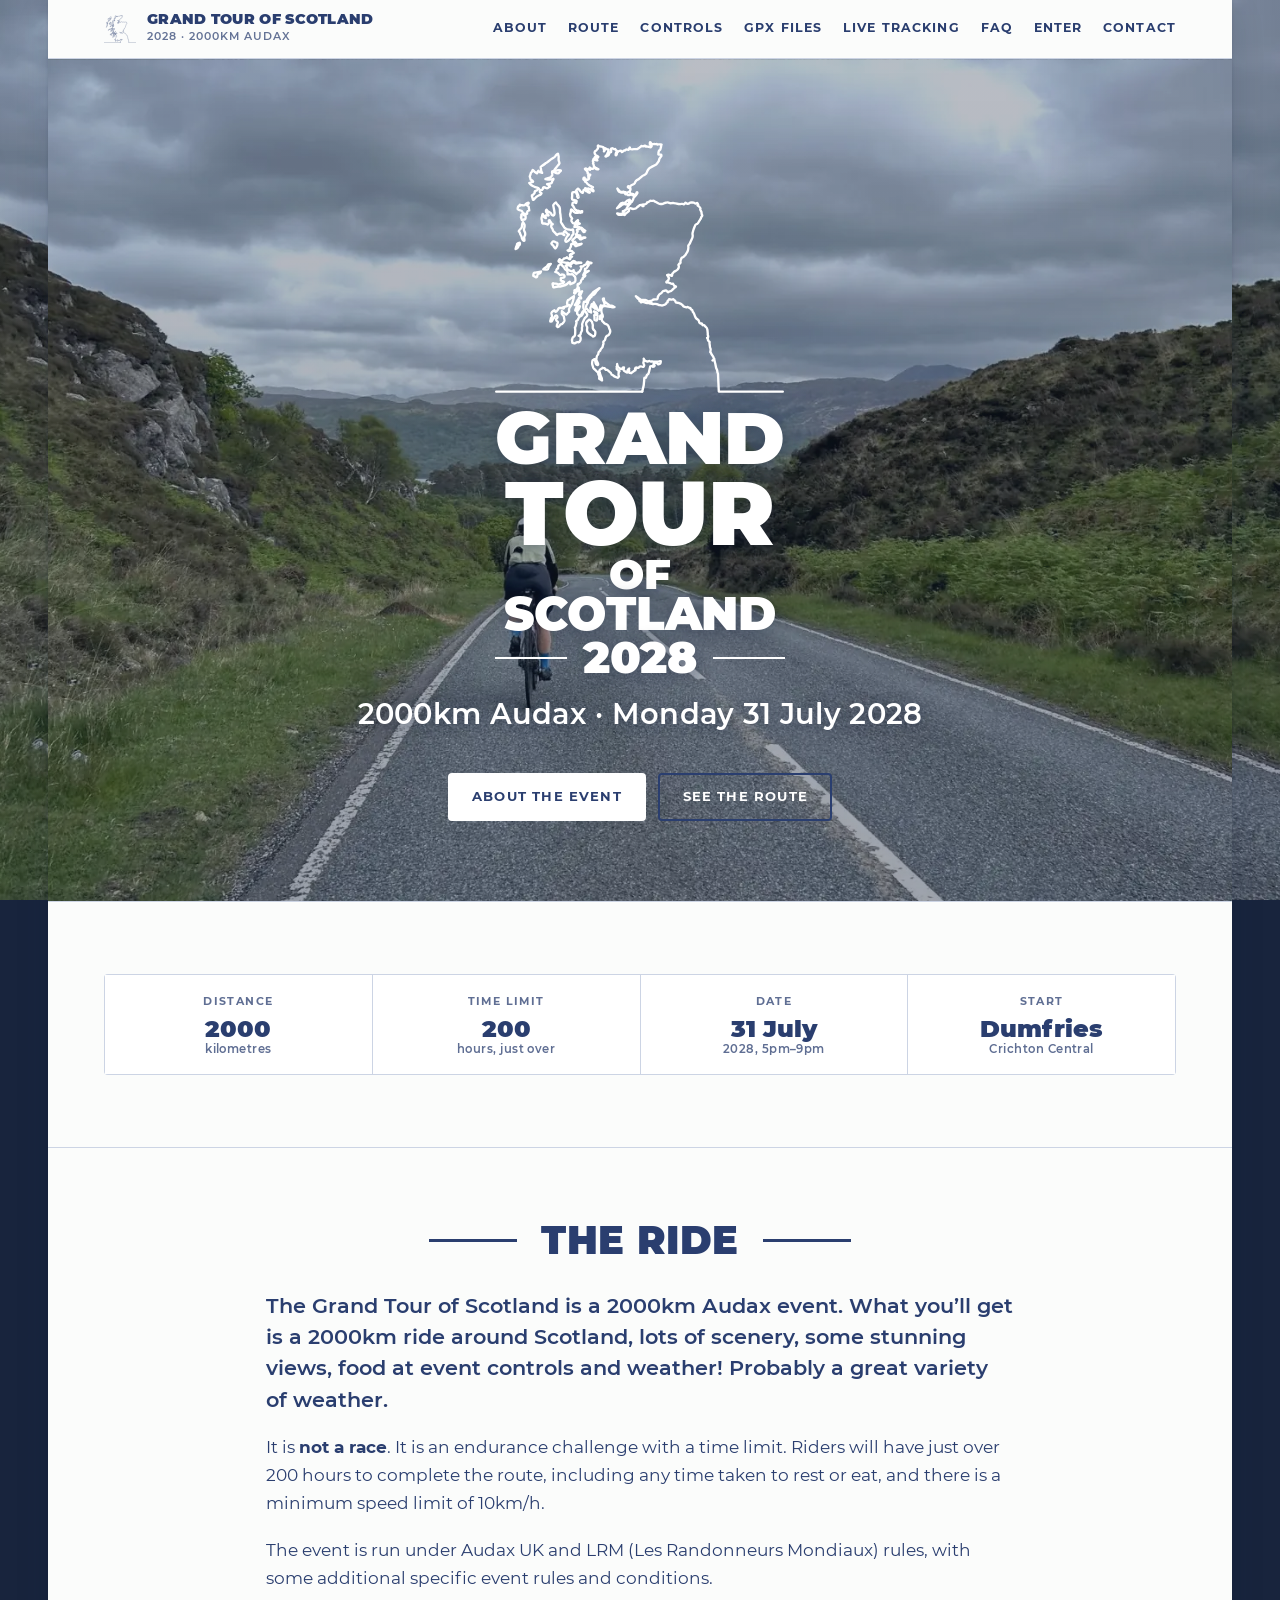
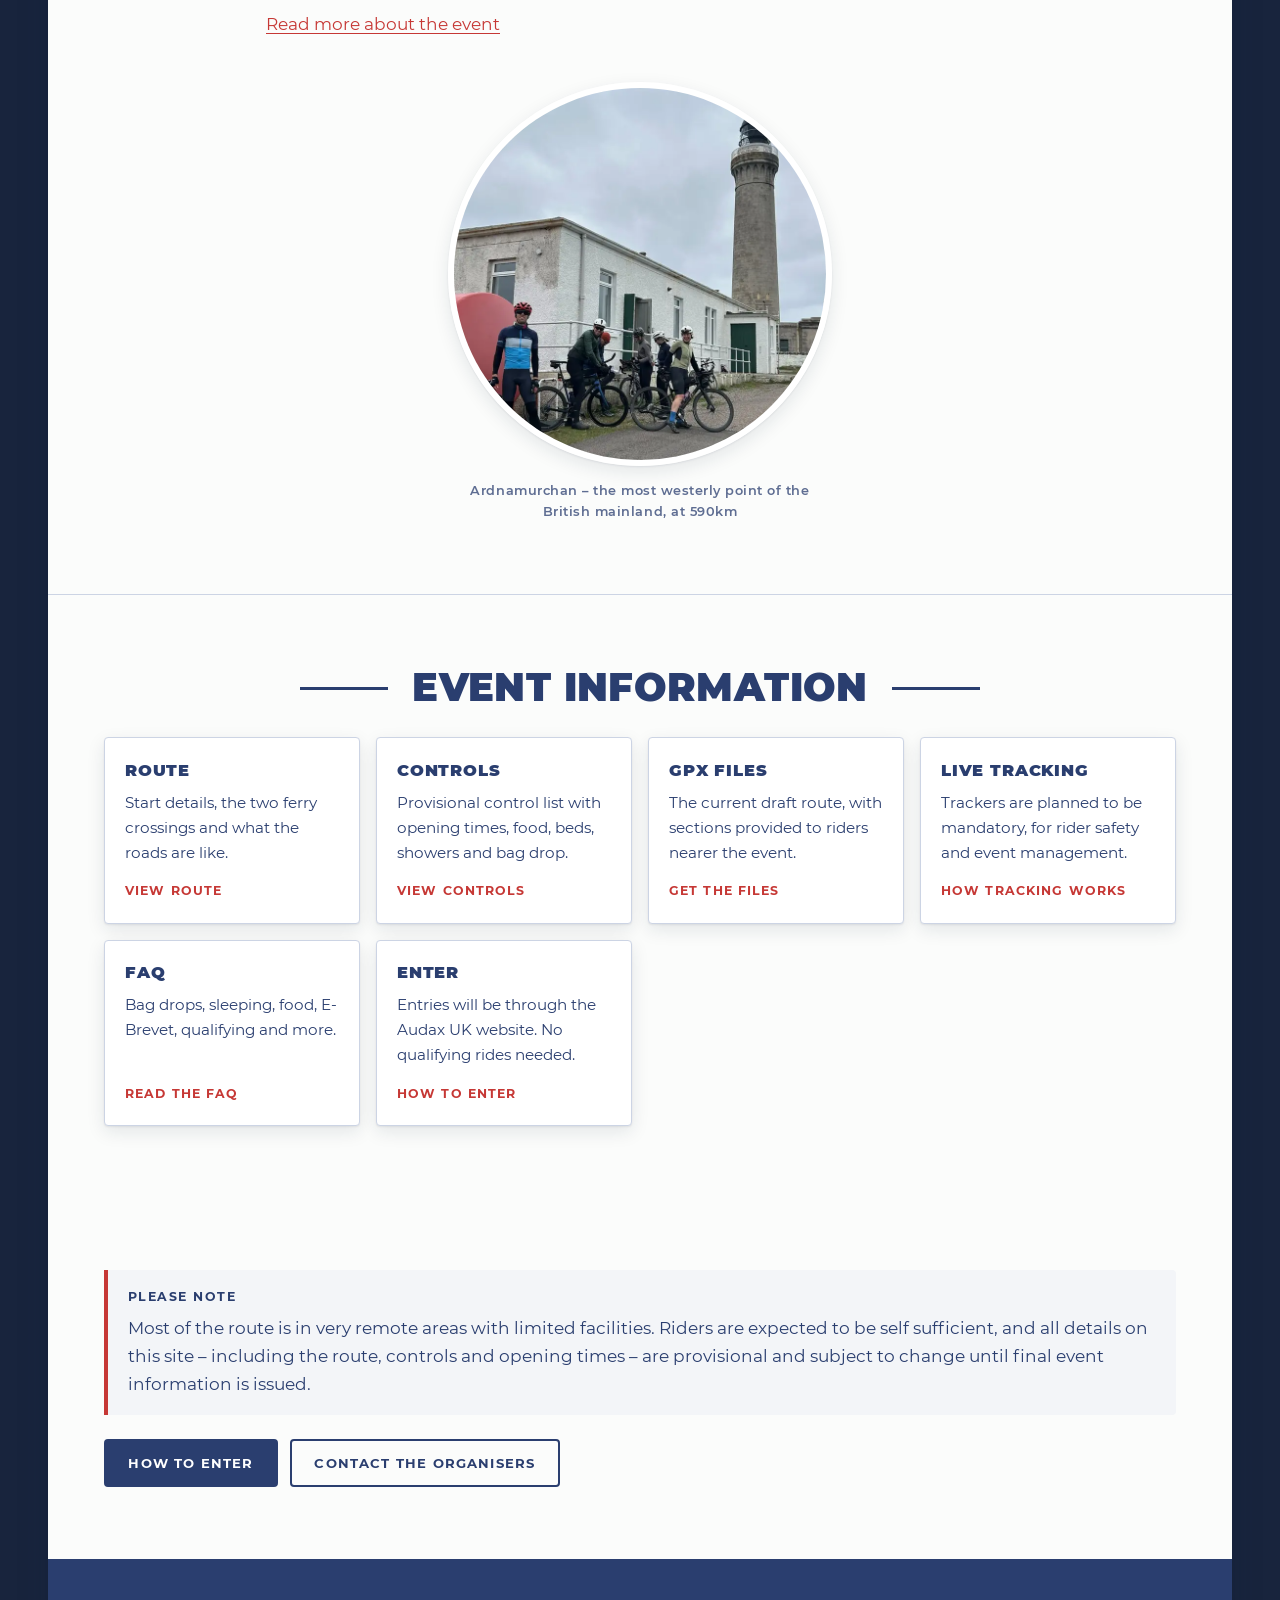
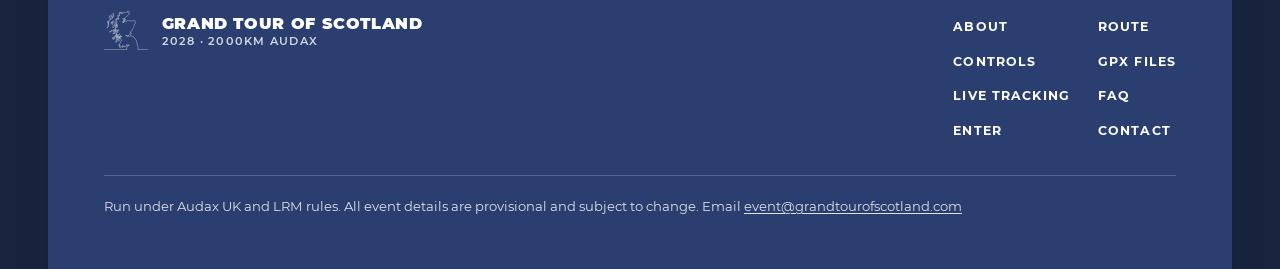
==== commit 6728c6e1: "Feedback (index tweak, controls check + pdf, readme)" ====
--- a/index.html
+++ b/index.html
@@ -83,11 +83,11 @@
           <dd>200<small>hours, just over</small></dd>
         </div>
         <div>
+          <dt>Date</dt>
+          <dd>31 July<small>2028, 5pm&ndash;9pm</small></dd>
+        </div>
+        <div>
           <dt>Start</dt>
-          <dd>31 Jul<small>2028, 5pm&ndash;9pm</small></dd>
-        </div>
-        <div>
-          <dt>Start location</dt>
           <dd>Dumfries<small>Crichton Central</small></dd>
         </div>
       </dl>
